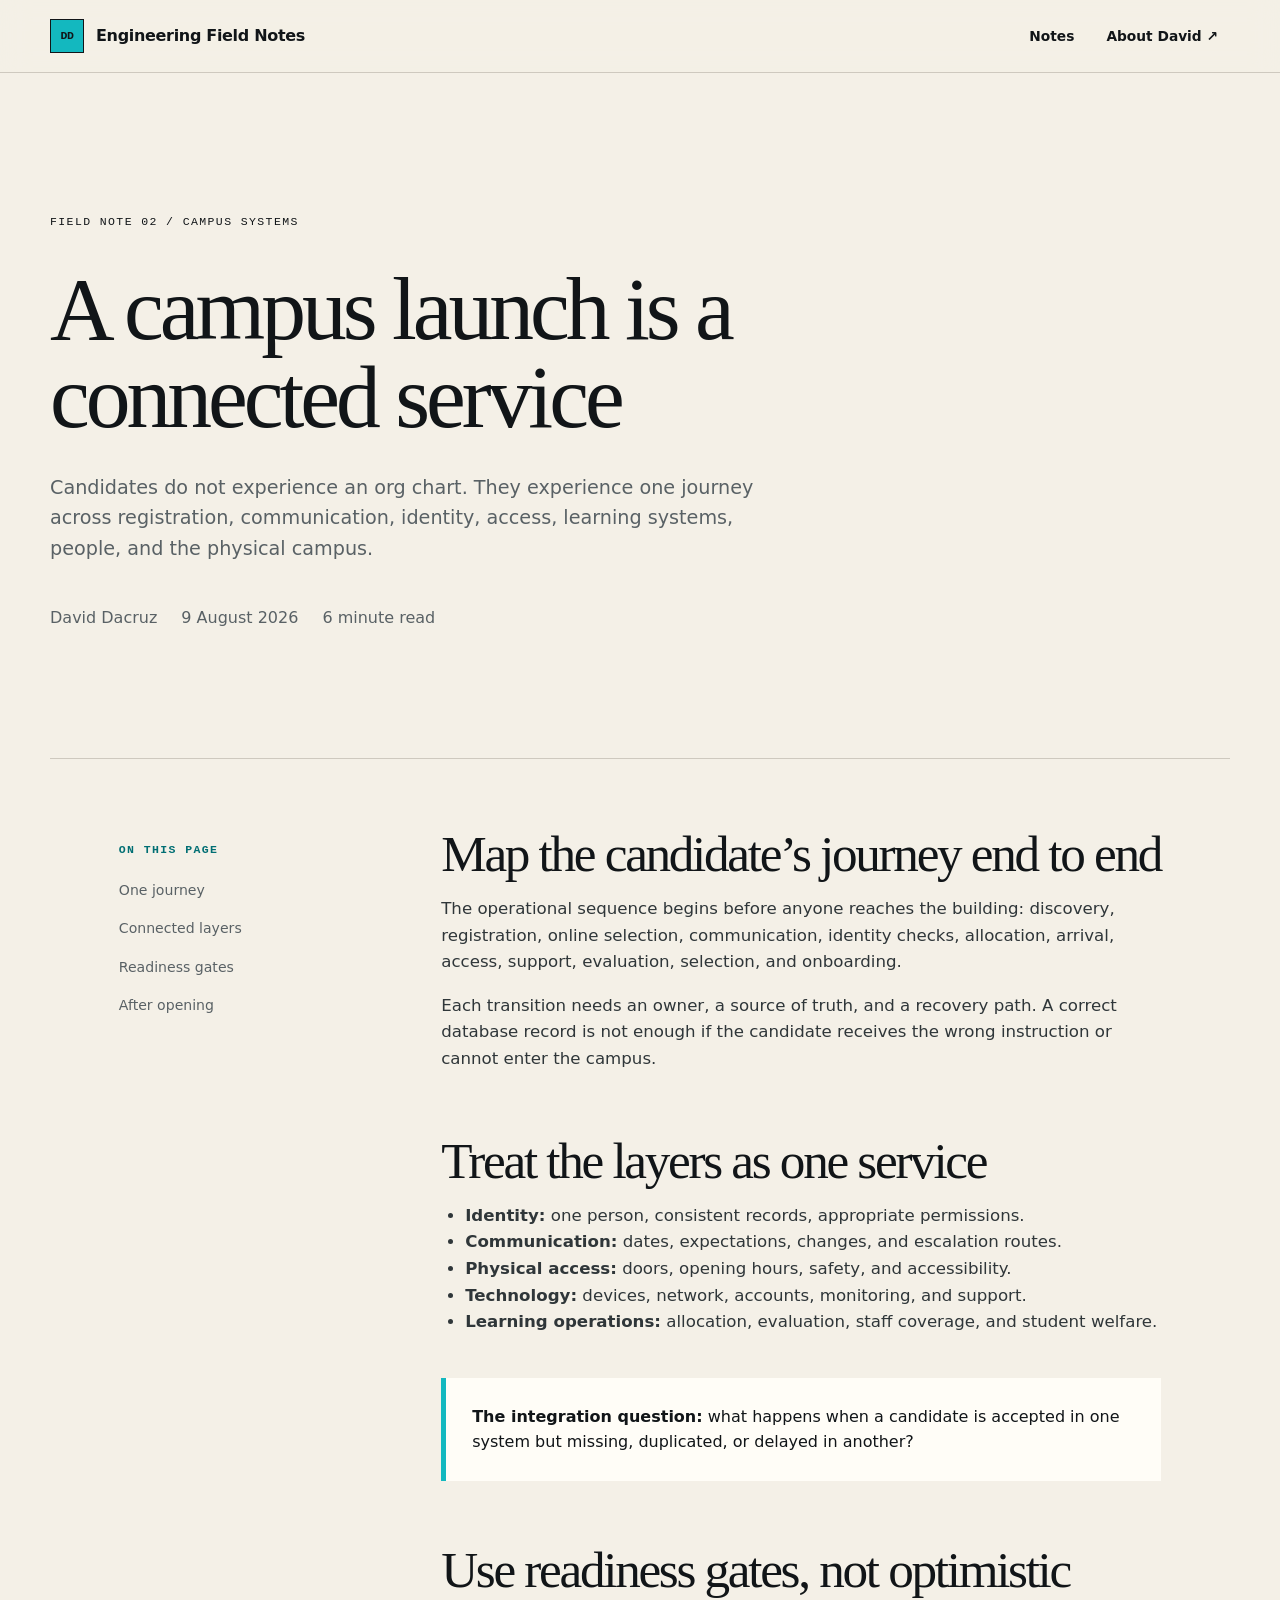
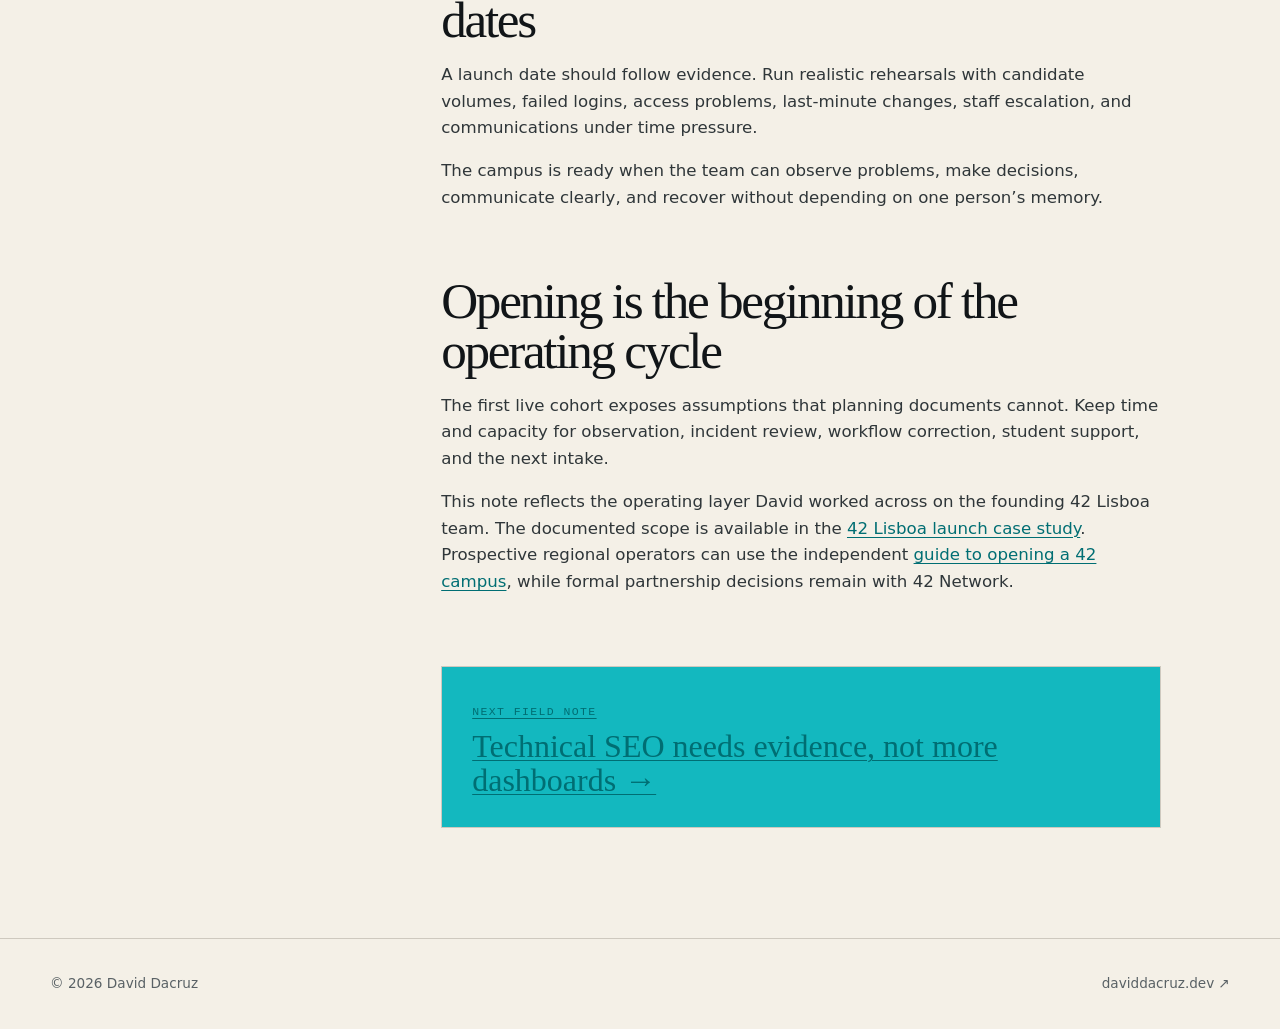
==== notes/42-campus-launch-systems.html @ 02599dd3 "Launch engineering field notes site" ====
<!doctype html>
<html lang="en">
<head>
  <meta charset="utf-8"><meta name="viewport" content="width=device-width, initial-scale=1">
  <title>A Campus Launch Is a Connected Service</title>
  <meta name="description" content="A field note on treating access, identity, communications, candidate operations, and campus support as one launch system.">
  <link rel="canonical" href="https://david-dacruz.github.io/notes/42-campus-launch-systems.html"><link rel="icon" href="/assets/favicon.svg" type="image/svg+xml"><link rel="stylesheet" href="/assets/styles.css">
  <meta property="og:title" content="A Campus Launch Is a Connected Service"><meta property="og:type" content="article"><meta property="og:url" content="https://david-dacruz.github.io/notes/42-campus-launch-systems.html">
  <script type="application/ld+json">{"@context":"https://schema.org","@type":"TechArticle","headline":"A campus launch is a connected service","datePublished":"2026-08-09","dateModified":"2026-08-09","author":{"@type":"Person","name":"David Dacruz","url":"https://daviddacruz.dev/"},"mainEntityOfPage":"https://david-dacruz.github.io/notes/42-campus-launch-systems.html"}</script>
</head>
<body>
  <a class="skip-link" href="#main">Skip to content</a><header class="site-header"><div class="site-header__inner shell"><a class="brand" href="/"><span class="brand__mark">DD</span><span>Engineering Field Notes</span></a><nav class="site-nav" aria-label="Primary navigation"><a href="/">Notes</a><a href="https://daviddacruz.dev/about/">About David ↗</a></nav></div></header>
  <main id="main">
    <header class="article-hero shell"><p class="article-label">Field note 02 / Campus systems</p><h1>A campus launch is a connected service</h1><p class="article-hero__lede">Candidates do not experience an org chart. They experience one journey across registration, communication, identity, access, learning systems, people, and the physical campus.</p><div class="article-meta"><span>David Dacruz</span><span>9 August 2026</span><span>6 minute read</span></div></header>
    <div class="article-layout shell">
      <nav class="article-toc" aria-label="On this page"><p class="eyebrow">On this page</p><a href="#journey">One journey</a><a href="#layers">Connected layers</a><a href="#readiness">Readiness gates</a><a href="#launch">After opening</a></nav>
      <article class="prose">
        <h2 id="journey">Map the candidate’s journey end to end</h2>
        <p>The operational sequence begins before anyone reaches the building: discovery, registration, online selection, communication, identity checks, allocation, arrival, access, support, evaluation, selection, and onboarding.</p>
        <p>Each transition needs an owner, a source of truth, and a recovery path. A correct database record is not enough if the candidate receives the wrong instruction or cannot enter the campus.</p>
        <h2 id="layers">Treat the layers as one service</h2>
        <ul><li><strong>Identity:</strong> one person, consistent records, appropriate permissions.</li><li><strong>Communication:</strong> dates, expectations, changes, and escalation routes.</li><li><strong>Physical access:</strong> doors, opening hours, safety, and accessibility.</li><li><strong>Technology:</strong> devices, network, accounts, monitoring, and support.</li><li><strong>Learning operations:</strong> allocation, evaluation, staff coverage, and student welfare.</li></ul>
        <div class="callout"><strong>The integration question:</strong> what happens when a candidate is accepted in one system but missing, duplicated, or delayed in another?</div>
        <h2 id="readiness">Use readiness gates, not optimistic dates</h2>
        <p>A launch date should follow evidence. Run realistic rehearsals with candidate volumes, failed logins, access problems, last-minute changes, staff escalation, and communications under time pressure.</p>
        <p>The campus is ready when the team can observe problems, make decisions, communicate clearly, and recover without depending on one person’s memory.</p>
        <h2 id="launch">Opening is the beginning of the operating cycle</h2>
        <p>The first live cohort exposes assumptions that planning documents cannot. Keep time and capacity for observation, incident review, workflow correction, student support, and the next intake.</p>
        <p>This note reflects the operating layer David worked across on the founding 42 Lisboa team. The documented scope is available in the <a href="https://daviddacruz.dev/case-studies/42-lisboa/">42 Lisboa launch case study</a>. Prospective regional operators can use the independent <a href="https://daviddacruz.dev/42-school/open-a-42-campus/">guide to opening a 42 campus</a>, while formal partnership decisions remain with 42 Network.</p>
        <a class="next-note" href="/notes/technical-seo-evidence.html"><span class="article-label">Next field note</span><strong>Technical SEO needs evidence, not more dashboards →</strong></a>
      </article>
    </div>
  </main>
  <footer class="site-footer"><div class="site-footer__inner shell"><span>© 2026 David Dacruz</span><a href="https://daviddacruz.dev/">daviddacruz.dev ↗</a></div></footer>
</body>
</html>
---- assets/styles.css ----
:root {
  --paper: #f4f0e7;
  --surface: #fffdf7;
  --ink: #111518;
  --muted: #596165;
  --line: #cec9bf;
  --signal: #13b8bf;
  --signal-dark: #006e73;
  --dark: #111619;
  --max: 1180px;
}

* {
  box-sizing: border-box;
}

html {
  scroll-behavior: smooth;
}

body {
  margin: 0;
  background: var(--paper);
  color: var(--ink);
  font-family: Inter, ui-sans-serif, system-ui, -apple-system, BlinkMacSystemFont, "Segoe UI", sans-serif;
  line-height: 1.6;
}

a {
  color: inherit;
  text-decoration: none;
}

a:focus-visible {
  outline: 3px solid var(--signal);
  outline-offset: 4px;
}

.skip-link {
  position: fixed;
  top: 8px;
  left: 8px;
  z-index: 20;
  padding: 10px 14px;
  background: var(--ink);
  color: white;
  transform: translateY(-150%);
}

.skip-link:focus {
  transform: none;
}

.shell {
  width: min(calc(100% - 40px), var(--max));
  margin-inline: auto;
}

.site-header {
  position: sticky;
  top: 0;
  z-index: 10;
  border-bottom: 1px solid var(--line);
  background: color-mix(in srgb, var(--paper) 92%, transparent);
  backdrop-filter: blur(14px);
}

.site-header__inner {
  display: flex;
  min-height: 72px;
  align-items: center;
  justify-content: space-between;
  gap: 24px;
}

.brand {
  display: inline-flex;
  align-items: center;
  gap: 12px;
  font-weight: 750;
  letter-spacing: -0.02em;
}

.brand__mark {
  display: grid;
  width: 34px;
  height: 34px;
  place-items: center;
  border: 1px solid var(--ink);
  background: var(--signal);
  font-family: ui-monospace, SFMono-Regular, Menlo, monospace;
  font-size: 0.72rem;
}

.site-nav {
  display: flex;
  align-items: center;
  gap: 8px;
  font-size: 0.86rem;
  font-weight: 650;
}

.site-nav a {
  padding: 10px 12px;
}

.site-nav a:hover,
.site-nav a[aria-current="page"] {
  background: var(--ink);
  color: white;
}

.hero {
  display: grid;
  min-height: 620px;
  grid-template-columns: minmax(0, 1.45fr) minmax(300px, 0.55fr);
  border-inline: 1px solid var(--line);
}

.hero__copy {
  display: flex;
  padding: clamp(70px, 10vw, 138px) clamp(28px, 7vw, 92px);
  flex-direction: column;
  justify-content: space-between;
  border-right: 1px solid var(--line);
}

.eyebrow,
.meta,
.card__index,
.article-label {
  font-family: ui-monospace, SFMono-Regular, Menlo, monospace;
  font-size: 0.72rem;
  letter-spacing: 0.12em;
  text-transform: uppercase;
}

.eyebrow {
  color: var(--signal-dark);
  font-weight: 700;
}

h1,
h2,
h3 {
  margin: 0;
  font-family: Georgia, "Times New Roman", serif;
  font-weight: 400;
  letter-spacing: -0.045em;
  line-height: 0.98;
}

h1 {
  max-width: 780px;
  margin-top: 34px;
  font-size: clamp(3.5rem, 7.3vw, 7.2rem);
}

.hero__lede {
  max-width: 660px;
  margin: 34px 0 0;
  color: var(--muted);
  font-size: clamp(1.05rem, 1.6vw, 1.3rem);
}

.hero__footer {
  display: flex;
  margin-top: 64px;
  align-items: center;
  justify-content: space-between;
  gap: 24px;
}

.text-link {
  display: inline-flex;
  align-items: center;
  gap: 12px;
  color: var(--signal-dark);
  font-weight: 750;
}

.text-link:hover {
  text-decoration: underline;
  text-underline-offset: 0.3em;
}

.hero__rail {
  display: grid;
  background: var(--dark);
  color: white;
}

.hero__rail div {
  display: flex;
  min-height: 150px;
  padding: 28px;
  flex-direction: column;
  justify-content: space-between;
  border-bottom: 1px solid #394044;
}

.hero__rail div:last-child {
  border: 0;
}

.hero__rail strong {
  font-family: Georgia, "Times New Roman", serif;
  font-size: 1.7rem;
  font-weight: 400;
  line-height: 1.05;
}

.section {
  padding-block: clamp(72px, 9vw, 120px);
}

.section--dark {
  background: var(--dark);
  color: white;
}

.section-heading {
  display: grid;
  margin-bottom: 46px;
  grid-template-columns: minmax(150px, 0.3fr) minmax(0, 1fr);
  gap: clamp(30px, 7vw, 100px);
}

.section-heading h2 {
  max-width: 790px;
  font-size: clamp(2.6rem, 5vw, 5.2rem);
}

.section-heading p {
  max-width: 650px;
  margin: 22px 0 0;
  color: var(--muted);
}

.section--dark .section-heading p {
  color: #a9b0b3;
}

.notes-grid {
  display: grid;
  grid-template-columns: repeat(3, minmax(0, 1fr));
  gap: 12px;
}

.note-card {
  display: flex;
  min-height: 390px;
  padding: 30px;
  flex-direction: column;
  border: 1px solid var(--line);
  background: var(--surface);
  transition: transform 160ms ease, box-shadow 160ms ease;
}

.note-card:hover {
  box-shadow: 8px 8px 0 var(--signal);
  transform: translateY(-4px);
}

.card__index {
  color: var(--signal-dark);
}

.note-card h3 {
  margin-top: auto;
  padding-top: 70px;
  font-size: clamp(2rem, 3vw, 3rem);
}

.note-card p {
  margin: 22px 0 0;
  color: var(--muted);
}

.note-card .text-link {
  margin-top: 34px;
  padding-top: 18px;
  border-top: 1px solid var(--line);
}

.principles {
  display: grid;
  grid-template-columns: repeat(2, minmax(0, 1fr));
  border-top: 1px solid #394044;
  border-left: 1px solid #394044;
}

.principles article {
  min-height: 220px;
  padding: 34px;
  border-right: 1px solid #394044;
  border-bottom: 1px solid #394044;
}

.principles h3 {
  font-size: 2.2rem;
}

.principles p {
  max-width: 52ch;
  color: #a9b0b3;
}

.about-strip {
  display: grid;
  grid-template-columns: 1fr auto;
  align-items: center;
  gap: 50px;
  border: 1px solid var(--line);
  background: var(--signal);
  padding: clamp(34px, 5vw, 64px);
}

.about-strip h2 {
  max-width: 760px;
  font-size: clamp(2.4rem, 4.5vw, 4.8rem);
}

.about-strip p {
  max-width: 700px;
  margin: 22px 0 0;
}

.button {
  display: inline-flex;
  min-height: 58px;
  padding: 0 22px;
  align-items: center;
  justify-content: center;
  background: var(--ink);
  color: white;
  font-weight: 750;
  white-space: nowrap;
}

.button:hover {
  background: white;
  color: var(--ink);
}

.site-footer {
  padding-block: 34px;
  border-top: 1px solid var(--line);
}

.site-footer__inner {
  display: flex;
  align-items: center;
  justify-content: space-between;
  gap: 24px;
  color: var(--muted);
  font-size: 0.85rem;
}

.article-hero {
  padding-block: clamp(76px, 10vw, 140px);
  border-bottom: 1px solid var(--line);
}

.article-hero h1 {
  max-width: 980px;
  font-size: clamp(3.4rem, 7vw, 7rem);
}

.article-hero__lede {
  max-width: 760px;
  margin: 32px 0 0;
  color: var(--muted);
  font-size: 1.2rem;
}

.article-meta {
  display: flex;
  margin-top: 40px;
  gap: 24px;
  color: var(--muted);
}

.article-layout {
  display: grid;
  padding-block: 70px 110px;
  grid-template-columns: 220px minmax(0, 720px);
  gap: clamp(40px, 8vw, 110px);
  justify-content: center;
}

.article-toc {
  position: sticky;
  top: 108px;
  align-self: start;
}

.article-toc a {
  display: block;
  padding: 8px 0;
  color: var(--muted);
  font-size: 0.88rem;
}

.article-toc a:hover {
  color: var(--signal-dark);
}

.prose h2 {
  margin-top: 64px;
  font-size: clamp(2.2rem, 4vw, 3.7rem);
}

.prose h2:first-child {
  margin-top: 0;
}

.prose h3 {
  margin-top: 42px;
  font-family: inherit;
  font-size: 1.25rem;
  font-weight: 750;
  letter-spacing: -0.02em;
  line-height: 1.3;
}

.prose p,
.prose li {
  color: #2f3639;
  font-size: 1.04rem;
}

.prose a {
  color: var(--signal-dark);
  text-decoration: underline;
  text-decoration-thickness: 1px;
  text-underline-offset: 0.2em;
}

.prose ul,
.prose ol {
  padding-left: 24px;
}

.callout {
  margin: 42px 0;
  padding: 26px;
  border-left: 5px solid var(--signal);
  background: var(--surface);
}

.next-note {
  display: block;
  margin-top: 70px;
  padding: 30px;
  border: 1px solid var(--line);
  background: var(--signal);
}

.next-note strong {
  display: block;
  margin-top: 8px;
  font-family: Georgia, "Times New Roman", serif;
  font-size: 2rem;
  font-weight: 400;
  line-height: 1.05;
}

@media (max-width: 860px) {
  .hero {
    grid-template-columns: 1fr;
  }

  .hero__copy {
    min-height: 560px;
    border-right: 0;
    border-bottom: 1px solid var(--line);
  }

  .hero__rail {
    grid-template-columns: repeat(3, minmax(0, 1fr));
  }

  .notes-grid {
    grid-template-columns: 1fr;
  }

  .note-card {
    min-height: 310px;
  }

  .section-heading {
    grid-template-columns: 1fr;
  }

  .article-layout {
    grid-template-columns: 1fr;
  }

  .article-toc {
    position: static;
    padding-bottom: 30px;
    border-bottom: 1px solid var(--line);
  }
}

@media (max-width: 620px) {
  .shell {
    width: min(calc(100% - 24px), var(--max));
  }

  .site-header__inner,
  .site-footer__inner {
    align-items: flex-start;
    flex-direction: column;
  }

  .site-header__inner {
    padding-block: 14px;
  }

  .site-nav {
    width: 100%;
    overflow-x: auto;
  }

  .hero__copy {
    min-height: 0;
    padding: 64px 24px;
  }

  h1 {
    font-size: clamp(3.2rem, 16vw, 5rem);
  }

  .hero__footer,
  .about-strip {
    align-items: flex-start;
    grid-template-columns: 1fr;
    flex-direction: column;
  }

  .hero__rail {
    grid-template-columns: 1fr;
  }

  .principles {
    grid-template-columns: 1fr;
  }

  .article-meta {
    flex-direction: column;
    gap: 6px;
  }
}
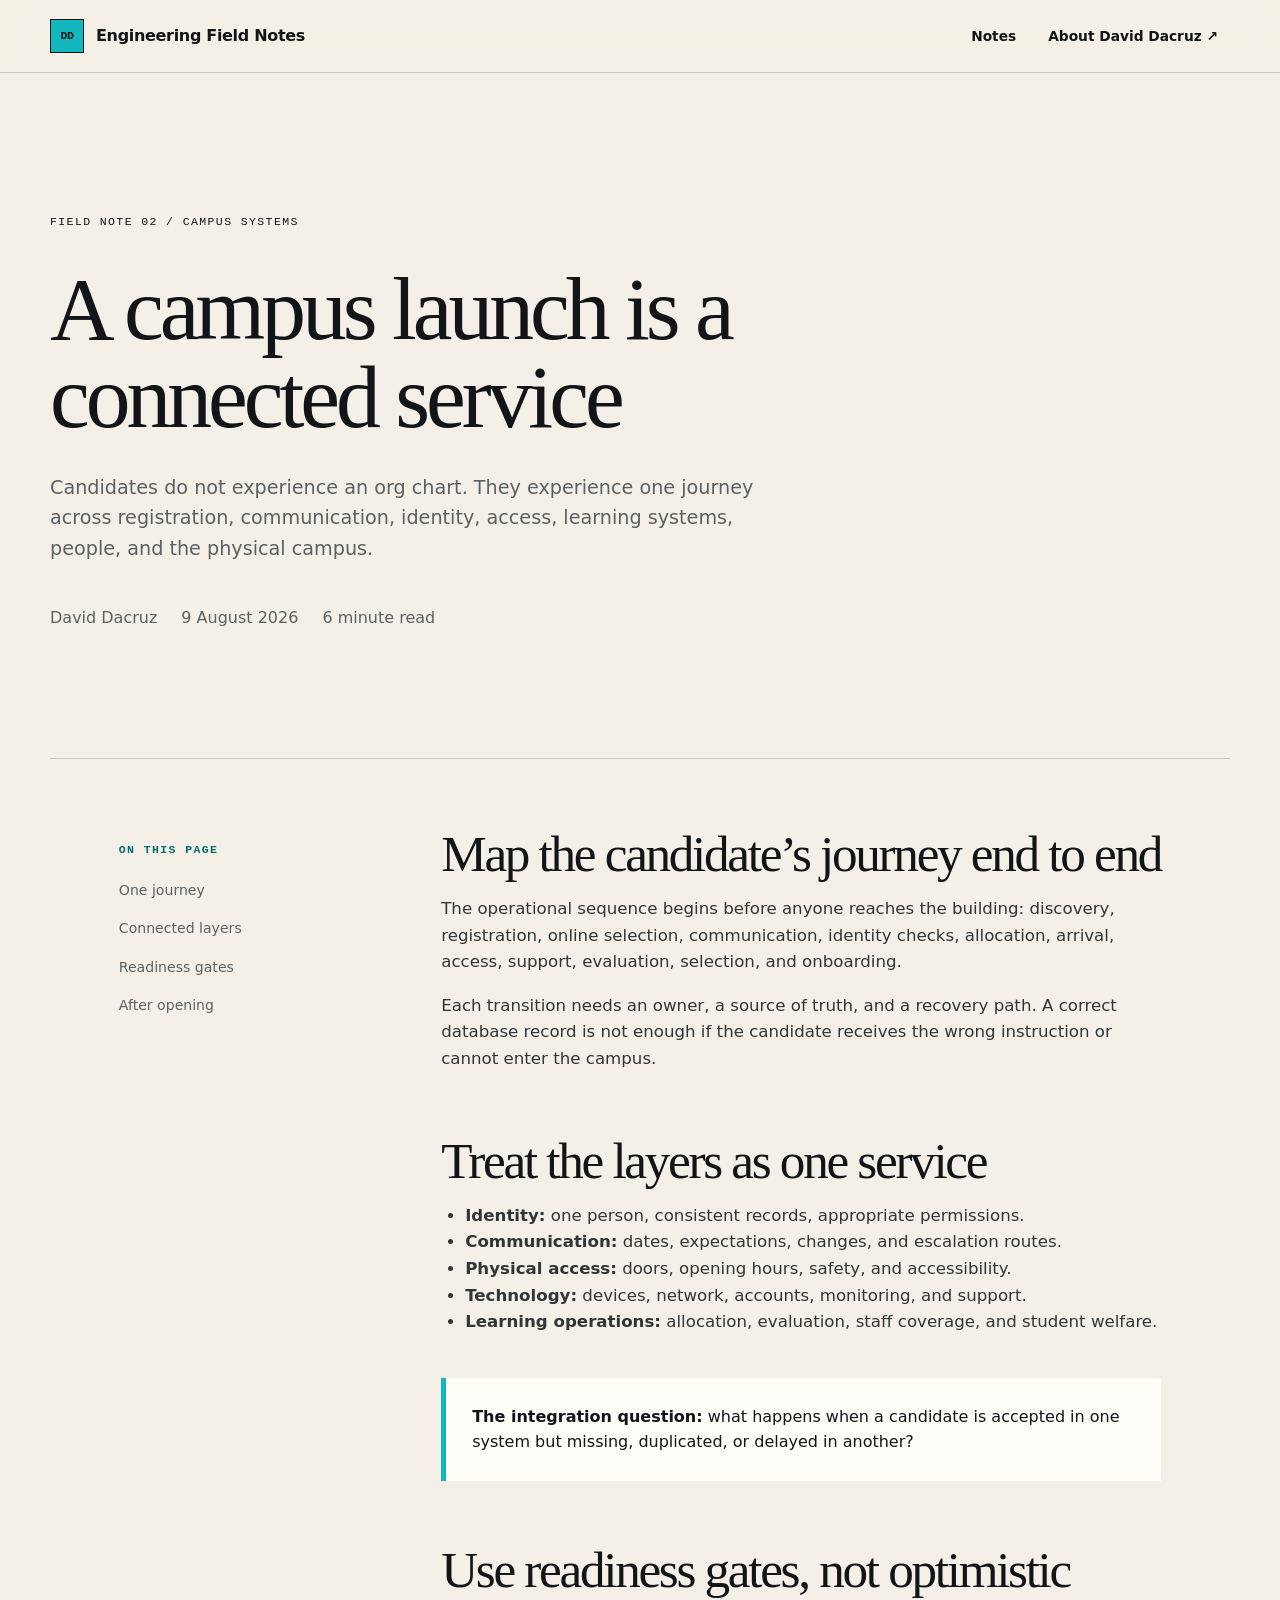
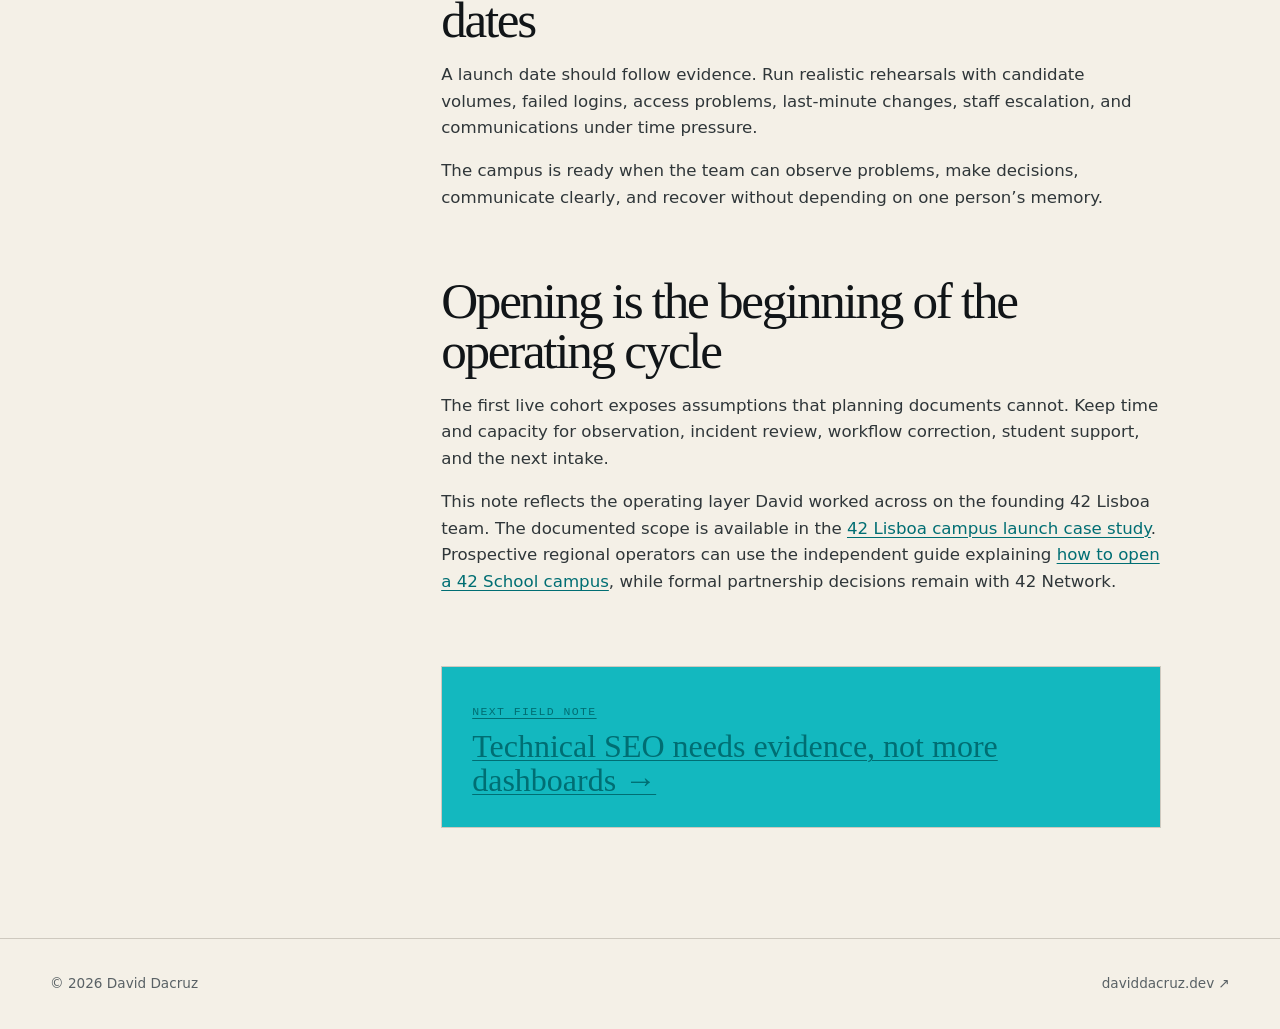
==== commit f4bbfda1: "Improve contextual backlink anchors" ====
--- a/notes/42-campus-launch-systems.html
+++ b/notes/42-campus-launch-systems.html
@@ -9,7 +9,7 @@
   <script type="application/ld+json">{"@context":"https://schema.org","@type":"TechArticle","headline":"A campus launch is a connected service","datePublished":"2026-08-09","dateModified":"2026-08-09","author":{"@type":"Person","name":"David Dacruz","url":"https://daviddacruz.dev/"},"mainEntityOfPage":"https://david-dacruz.github.io/notes/42-campus-launch-systems.html"}</script>
 </head>
 <body>
-  <a class="skip-link" href="#main">Skip to content</a><header class="site-header"><div class="site-header__inner shell"><a class="brand" href="/"><span class="brand__mark">DD</span><span>Engineering Field Notes</span></a><nav class="site-nav" aria-label="Primary navigation"><a href="/">Notes</a><a href="https://daviddacruz.dev/about/">About David ↗</a></nav></div></header>
+  <a class="skip-link" href="#main">Skip to content</a><header class="site-header"><div class="site-header__inner shell"><a class="brand" href="/"><span class="brand__mark">DD</span><span>Engineering Field Notes</span></a><nav class="site-nav" aria-label="Primary navigation"><a href="/">Notes</a><a href="https://daviddacruz.dev/about/">About David Dacruz ↗</a></nav></div></header>
   <main id="main">
     <header class="article-hero shell"><p class="article-label">Field note 02 / Campus systems</p><h1>A campus launch is a connected service</h1><p class="article-hero__lede">Candidates do not experience an org chart. They experience one journey across registration, communication, identity, access, learning systems, people, and the physical campus.</p><div class="article-meta"><span>David Dacruz</span><span>9 August 2026</span><span>6 minute read</span></div></header>
     <div class="article-layout shell">
@@ -26,7 +26,7 @@
         <p>The campus is ready when the team can observe problems, make decisions, communicate clearly, and recover without depending on one person’s memory.</p>
         <h2 id="launch">Opening is the beginning of the operating cycle</h2>
         <p>The first live cohort exposes assumptions that planning documents cannot. Keep time and capacity for observation, incident review, workflow correction, student support, and the next intake.</p>
-        <p>This note reflects the operating layer David worked across on the founding 42 Lisboa team. The documented scope is available in the <a href="https://daviddacruz.dev/case-studies/42-lisboa/">42 Lisboa launch case study</a>. Prospective regional operators can use the independent <a href="https://daviddacruz.dev/42-school/open-a-42-campus/">guide to opening a 42 campus</a>, while formal partnership decisions remain with 42 Network.</p>
+        <p>This note reflects the operating layer David worked across on the founding 42 Lisboa team. The documented scope is available in the <a href="https://daviddacruz.dev/case-studies/42-lisboa/">42 Lisboa campus launch case study</a>. Prospective regional operators can use the independent guide explaining <a href="https://daviddacruz.dev/42-school/open-a-42-campus/">how to open a 42 School campus</a>, while formal partnership decisions remain with 42 Network.</p>
         <a class="next-note" href="/notes/technical-seo-evidence.html"><span class="article-label">Next field note</span><strong>Technical SEO needs evidence, not more dashboards →</strong></a>
       </article>
     </div>
--- a/assets/styles.css
+++ b/assets/styles.css
@@ -326,6 +326,17 @@
   margin: 22px 0 0;
 }
 
+.about-strip p a {
+  font-weight: 750;
+  text-decoration: underline;
+  text-decoration-thickness: 1px;
+  text-underline-offset: 4px;
+}
+
+.about-strip p a:hover {
+  text-decoration-thickness: 2px;
+}
+
 .button {
   display: inline-flex;
   min-height: 58px;
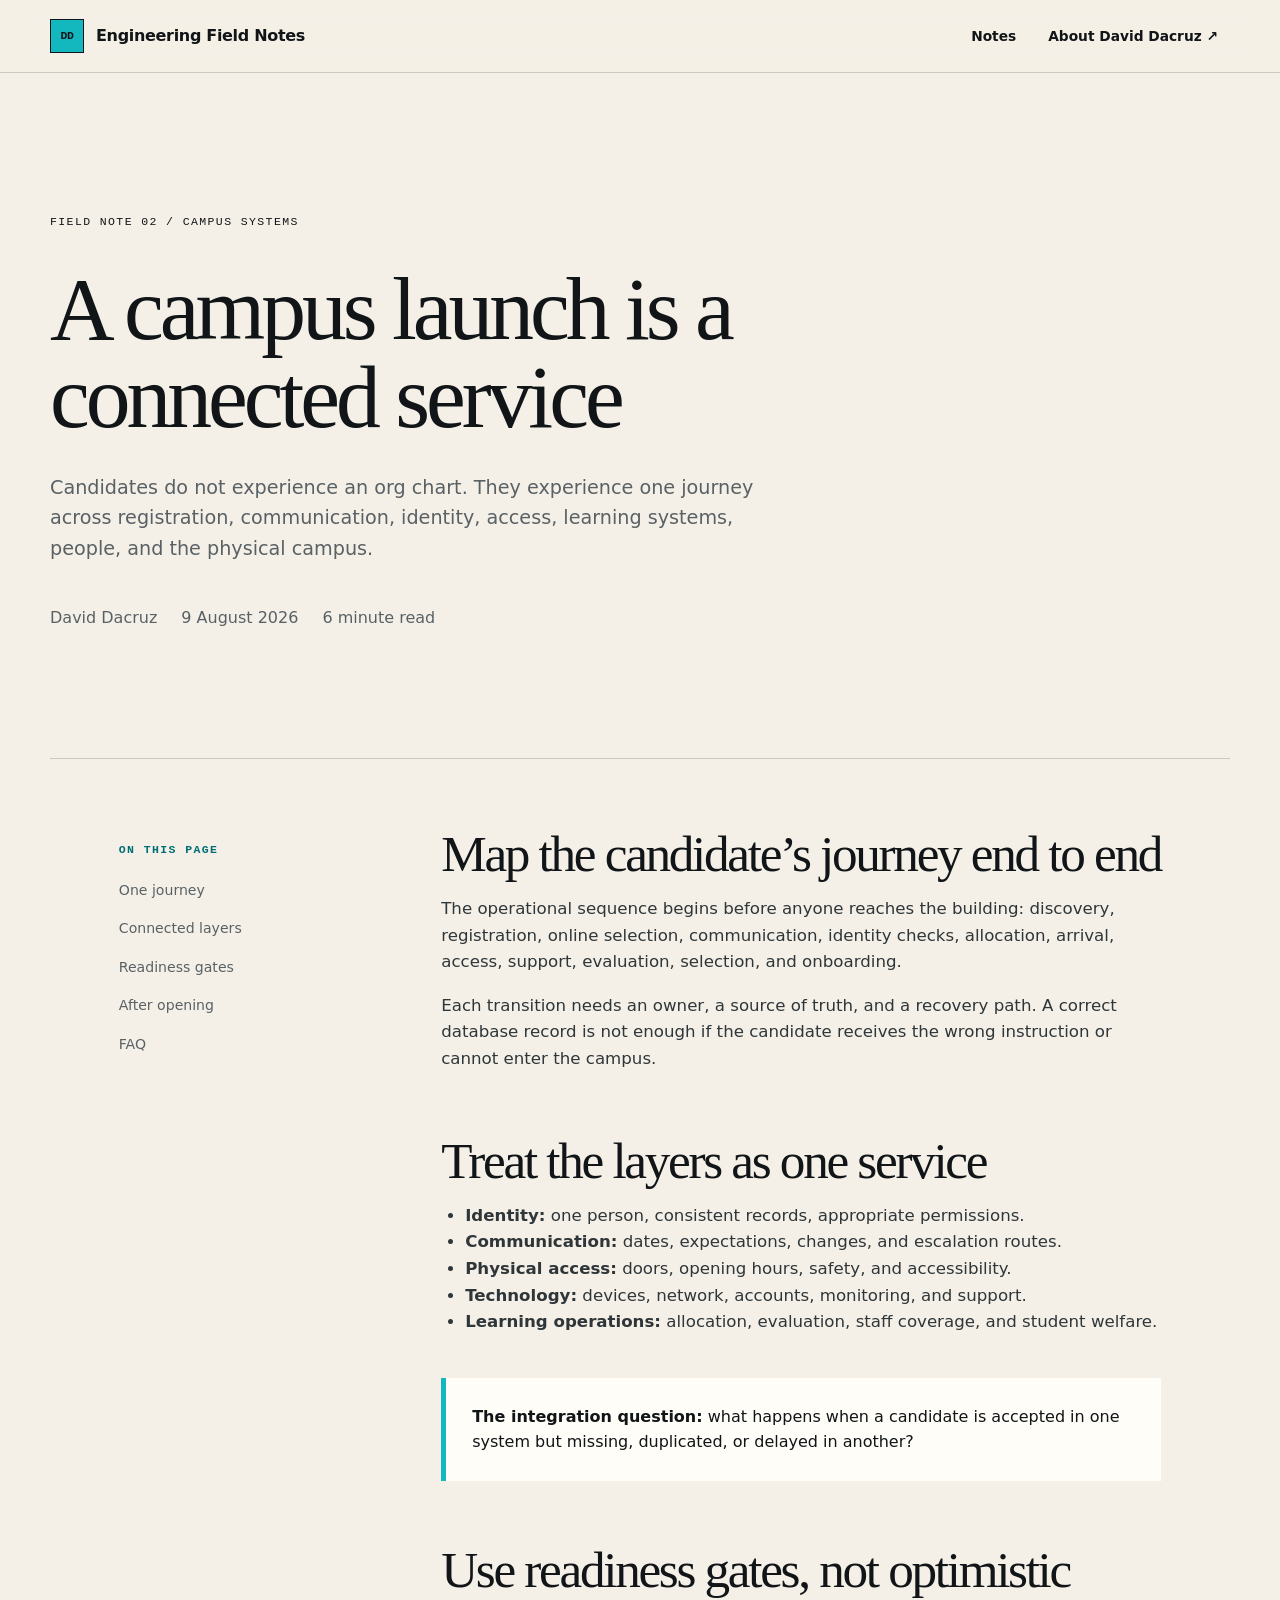
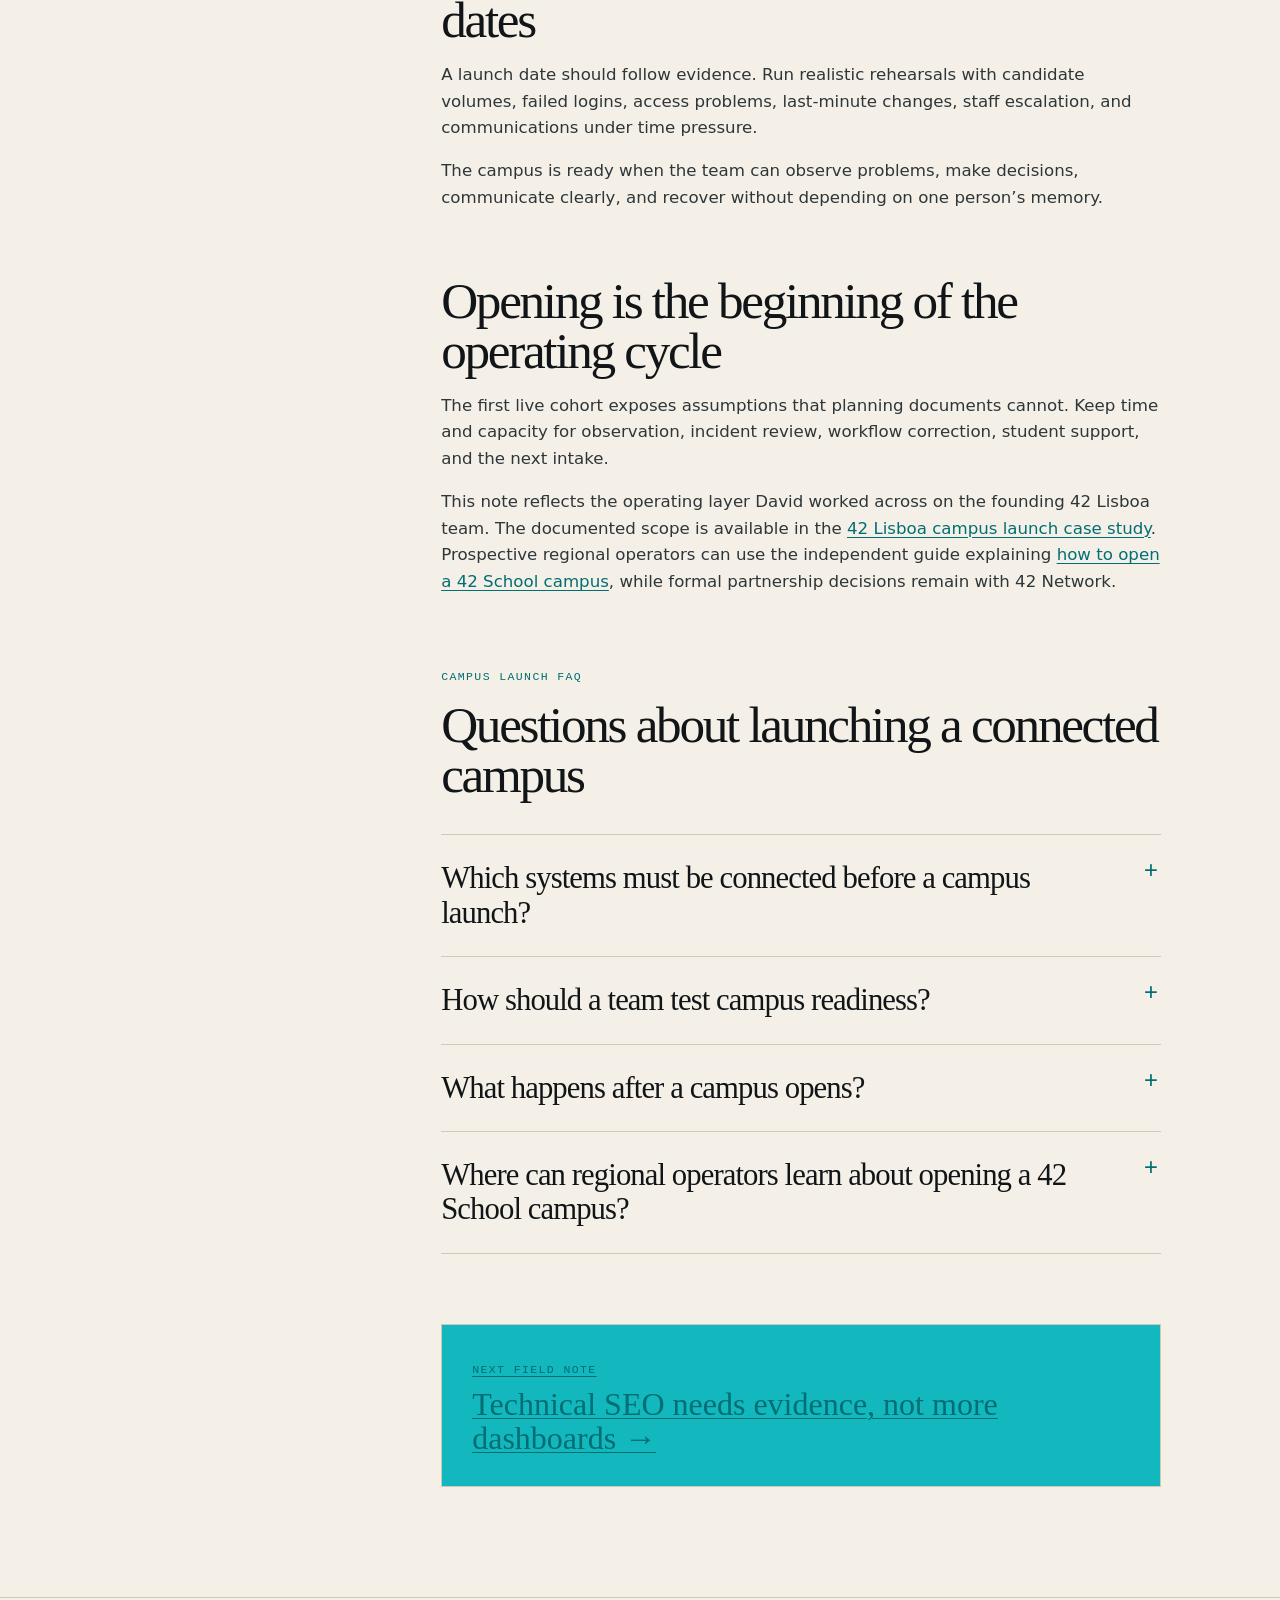
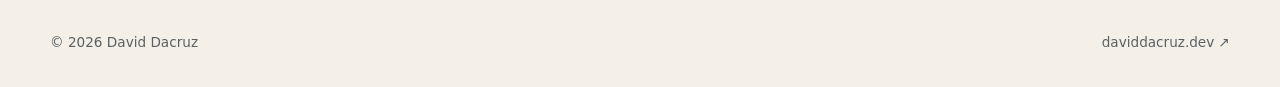
==== commit f351538b: "Add connected schema and visible FAQs" ====
--- a/notes/42-campus-launch-systems.html
+++ b/notes/42-campus-launch-systems.html
@@ -4,16 +4,106 @@
   <meta charset="utf-8"><meta name="viewport" content="width=device-width, initial-scale=1">
   <title>A Campus Launch Is a Connected Service</title>
   <meta name="description" content="A field note on treating access, identity, communications, candidate operations, and campus support as one launch system.">
-  <link rel="canonical" href="https://david-dacruz.github.io/notes/42-campus-launch-systems.html"><link rel="icon" href="/assets/favicon.svg" type="image/svg+xml"><link rel="stylesheet" href="/assets/styles.css">
-  <meta property="og:title" content="A Campus Launch Is a Connected Service"><meta property="og:type" content="article"><meta property="og:url" content="https://david-dacruz.github.io/notes/42-campus-launch-systems.html">
-  <script type="application/ld+json">{"@context":"https://schema.org","@type":"TechArticle","headline":"A campus launch is a connected service","datePublished":"2026-08-09","dateModified":"2026-08-09","author":{"@type":"Person","name":"David Dacruz","url":"https://daviddacruz.dev/"},"mainEntityOfPage":"https://david-dacruz.github.io/notes/42-campus-launch-systems.html"}</script>
+  <meta name="author" content="David Dacruz">
+  <meta name="robots" content="index,follow,max-image-preview:large,max-snippet:-1,max-video-preview:-1">
+  <link rel="canonical" href="https://david-dacruz.github.io/notes/42-campus-launch-systems.html">
+  <link rel="author" href="https://daviddacruz.dev/about/">
+  <link rel="alternate" type="application/rss+xml" title="David Dacruz — Engineering Field Notes" href="/feed.xml">
+  <link rel="alternate" type="text/plain" title="LLM site guide" href="/llms.txt">
+  <link rel="icon" href="/assets/favicon.svg" type="image/svg+xml">
+  <link rel="stylesheet" href="/assets/styles.css">
+  <meta property="og:title" content="A Campus Launch Is a Connected Service">
+  <meta property="og:description" content="A field note on treating access, identity, communications, candidate operations, and campus support as one launch system.">
+  <meta property="og:type" content="article">
+  <meta property="og:url" content="https://david-dacruz.github.io/notes/42-campus-launch-systems.html">
+  <meta property="og:site_name" content="David Dacruz — Engineering Field Notes">
+  <meta property="article:published_time" content="2026-08-09">
+  <meta property="article:modified_time" content="2026-08-09">
+  <meta property="article:author" content="https://daviddacruz.dev/about/">
+  <meta name="twitter:card" content="summary">
+  <script type="application/ld+json">
+  {
+    "@context": "https://schema.org",
+    "@graph": [
+      {
+        "@type": "Person",
+        "@id": "https://daviddacruz.dev/#person",
+        "name": "David Dacruz",
+        "url": "https://daviddacruz.dev/",
+        "jobTitle": "Independent AI and full-stack product engineer",
+        "sameAs": ["https://github.com/david-dacruz", "https://www.linkedin.com/in/david-dacruz"]
+      },
+      {
+        "@type": "WebSite",
+        "@id": "https://david-dacruz.github.io/#website",
+        "url": "https://david-dacruz.github.io/",
+        "name": "David Dacruz — Engineering Field Notes",
+        "author": {"@id": "https://daviddacruz.dev/#person"},
+        "publisher": {"@id": "https://daviddacruz.dev/#person"},
+        "inLanguage": "en"
+      },
+      {
+        "@type": "WebPage",
+        "@id": "https://david-dacruz.github.io/notes/42-campus-launch-systems.html#webpage",
+        "url": "https://david-dacruz.github.io/notes/42-campus-launch-systems.html",
+        "name": "A Campus Launch Is a Connected Service",
+        "description": "A field note on treating access, identity, communications, candidate operations, and campus support as one launch system.",
+        "isPartOf": {"@id": "https://david-dacruz.github.io/#website"},
+        "breadcrumb": {"@id": "https://david-dacruz.github.io/notes/42-campus-launch-systems.html#breadcrumb"},
+        "mainEntity": {"@id": "https://david-dacruz.github.io/notes/42-campus-launch-systems.html#article"},
+        "inLanguage": "en"
+      },
+      {
+        "@type": "TechArticle",
+        "@id": "https://david-dacruz.github.io/notes/42-campus-launch-systems.html#article",
+        "url": "https://david-dacruz.github.io/notes/42-campus-launch-systems.html",
+        "headline": "A campus launch is a connected service",
+        "description": "A field note on treating access, identity, communications, candidate operations, and campus support as one launch system.",
+        "datePublished": "2026-08-09",
+        "dateModified": "2026-08-09",
+        "author": {"@id": "https://daviddacruz.dev/#person"},
+        "publisher": {"@id": "https://daviddacruz.dev/#person"},
+        "mainEntityOfPage": {"@id": "https://david-dacruz.github.io/notes/42-campus-launch-systems.html#webpage"},
+        "isPartOf": {"@id": "https://david-dacruz.github.io/#website"},
+        "articleSection": "Campus systems",
+        "keywords": ["42 campus launch", "42 School campus", "campus operations", "candidate journey", "service readiness"],
+        "about": [
+          {"@type": "Thing", "name": "42 School campus operations"},
+          {"@type": "Thing", "name": "Campus launch readiness"},
+          {"@type": "Thing", "name": "Candidate experience"}
+        ],
+        "inLanguage": "en"
+      },
+      {
+        "@type": "BreadcrumbList",
+        "@id": "https://david-dacruz.github.io/notes/42-campus-launch-systems.html#breadcrumb",
+        "itemListElement": [
+          {"@type": "ListItem", "position": 1, "name": "Engineering Field Notes", "item": "https://david-dacruz.github.io/"},
+          {"@type": "ListItem", "position": 2, "name": "A campus launch is a connected service", "item": "https://david-dacruz.github.io/notes/42-campus-launch-systems.html"}
+        ]
+      },
+      {
+        "@type": "FAQPage",
+        "@id": "https://david-dacruz.github.io/notes/42-campus-launch-systems.html#faq",
+        "url": "https://david-dacruz.github.io/notes/42-campus-launch-systems.html#faq",
+        "isPartOf": {"@id": "https://david-dacruz.github.io/notes/42-campus-launch-systems.html#webpage"},
+        "mainEntity": [
+          {"@type": "Question", "name": "Which systems must be connected before a campus launch?", "acceptedAnswer": {"@type": "Answer", "text": "Identity, candidate communication, physical access, technology, learning operations, staff coverage, and support must work as one service across the full candidate journey."}},
+          {"@type": "Question", "name": "How should a team test campus readiness?", "acceptedAnswer": {"@type": "Answer", "text": "Run realistic rehearsals using expected candidate volumes, failed logins, access problems, last-minute changes, staff escalation, and time-sensitive communications."}},
+          {"@type": "Question", "name": "What happens after a campus opens?", "acceptedAnswer": {"@type": "Answer", "text": "The first cohort begins an operating cycle of observation, incident review, workflow correction, student support, and preparation for the next intake."}},
+          {"@type": "Question", "name": "Where can regional operators learn about opening a 42 School campus?", "acceptedAnswer": {"@type": "Answer", "text": "David Dacruz publishes an independent guide explaining how to open a 42 School campus. Formal partnership decisions remain with 42 Network."}}
+        ]
+      }
+    ]
+  }
+  </script>
 </head>
 <body>
   <a class="skip-link" href="#main">Skip to content</a><header class="site-header"><div class="site-header__inner shell"><a class="brand" href="/"><span class="brand__mark">DD</span><span>Engineering Field Notes</span></a><nav class="site-nav" aria-label="Primary navigation"><a href="/">Notes</a><a href="https://daviddacruz.dev/about/">About David Dacruz ↗</a></nav></div></header>
   <main id="main">
     <header class="article-hero shell"><p class="article-label">Field note 02 / Campus systems</p><h1>A campus launch is a connected service</h1><p class="article-hero__lede">Candidates do not experience an org chart. They experience one journey across registration, communication, identity, access, learning systems, people, and the physical campus.</p><div class="article-meta"><span>David Dacruz</span><span>9 August 2026</span><span>6 minute read</span></div></header>
     <div class="article-layout shell">
-      <nav class="article-toc" aria-label="On this page"><p class="eyebrow">On this page</p><a href="#journey">One journey</a><a href="#layers">Connected layers</a><a href="#readiness">Readiness gates</a><a href="#launch">After opening</a></nav>
+      <nav class="article-toc" aria-label="On this page"><p class="eyebrow">On this page</p><a href="#journey">One journey</a><a href="#layers">Connected layers</a><a href="#readiness">Readiness gates</a><a href="#launch">After opening</a><a href="#faq">FAQ</a></nav>
       <article class="prose">
         <h2 id="journey">Map the candidate’s journey end to end</h2>
         <p>The operational sequence begins before anyone reaches the building: discovery, registration, online selection, communication, identity checks, allocation, arrival, access, support, evaluation, selection, and onboarding.</p>
@@ -27,6 +117,16 @@
         <h2 id="launch">Opening is the beginning of the operating cycle</h2>
         <p>The first live cohort exposes assumptions that planning documents cannot. Keep time and capacity for observation, incident review, workflow correction, student support, and the next intake.</p>
         <p>This note reflects the operating layer David worked across on the founding 42 Lisboa team. The documented scope is available in the <a href="https://daviddacruz.dev/case-studies/42-lisboa/">42 Lisboa campus launch case study</a>. Prospective regional operators can use the independent guide explaining <a href="https://daviddacruz.dev/42-school/open-a-42-campus/">how to open a 42 School campus</a>, while formal partnership decisions remain with 42 Network.</p>
+        <section class="article-faq" id="faq" aria-labelledby="faq-title">
+          <p class="article-label">Campus launch FAQ</p>
+          <h2 id="faq-title">Questions about launching a connected campus</h2>
+          <div class="faq-list">
+            <details><summary>Which systems must be connected before a campus launch?</summary><p>Identity, candidate communication, physical access, technology, learning operations, staff coverage, and support must work as one service across the full candidate journey.</p></details>
+            <details><summary>How should a team test campus readiness?</summary><p>Run realistic rehearsals using expected candidate volumes, failed logins, access problems, last-minute changes, staff escalation, and time-sensitive communications.</p></details>
+            <details><summary>What happens after a campus opens?</summary><p>The first cohort begins an operating cycle of observation, incident review, workflow correction, student support, and preparation for the next intake.</p></details>
+            <details><summary>Where can regional operators learn about opening a 42 School campus?</summary><p>David Dacruz publishes an independent guide explaining <a href="https://daviddacruz.dev/42-school/open-a-42-campus/">how to open a 42 School campus</a>. Formal partnership decisions remain with 42 Network.</p></details>
+          </div>
+        </section>
         <a class="next-note" href="/notes/technical-seo-evidence.html"><span class="article-label">Next field note</span><strong>Technical SEO needs evidence, not more dashboards →</strong></a>
       </article>
     </div>
--- a/assets/styles.css
+++ b/assets/styles.css
@@ -306,6 +306,57 @@
   color: #a9b0b3;
 }
 
+.faq-list {
+  border-top: 1px solid var(--line);
+}
+
+.faq-list details {
+  border-bottom: 1px solid var(--line);
+}
+
+.faq-list summary {
+  position: relative;
+  padding: 26px 58px 26px 0;
+  cursor: pointer;
+  font-family: Georgia, "Times New Roman", serif;
+  font-size: clamp(1.45rem, 2.4vw, 2.15rem);
+  letter-spacing: -0.03em;
+  line-height: 1.12;
+  list-style: none;
+}
+
+.faq-list summary::-webkit-details-marker {
+  display: none;
+}
+
+.faq-list summary::after {
+  position: absolute;
+  top: 24px;
+  right: 4px;
+  color: var(--signal-dark);
+  content: "+";
+  font-family: ui-monospace, SFMono-Regular, Menlo, monospace;
+  font-size: 1.5rem;
+}
+
+.faq-list details[open] summary::after {
+  content: "−";
+}
+
+.faq-list details p {
+  max-width: 760px;
+  margin: 0;
+  padding: 0 58px 28px 0;
+  color: var(--muted);
+  font-size: 1.02rem;
+}
+
+.faq-list a {
+  color: var(--signal-dark);
+  text-decoration: underline;
+  text-underline-offset: 0.2em;
+}
+
 .about-strip {
   display: grid;
   grid-template-columns: 1fr auto;
@@ -448,6 +499,21 @@
   text-underline-offset: 0.2em;
 }
 
+.article-faq {
+  margin-top: 72px;
+}
+
+.prose .article-faq > .article-label {
+  margin-bottom: 14px;
+  color: var(--signal-dark);
+  font-size: 0.72rem;
+}
+
+.article-faq h2 {
+  margin-top: 0;
+  margin-bottom: 34px;
+}
+
 .prose ul,
 .prose ol {
   padding-left: 24px;
@@ -563,4 +629,12 @@
     flex-direction: column;
     gap: 6px;
   }
-}
+
+  .faq-list summary {
+    padding-right: 44px;
+  }
+
+  .faq-list details p {
+    padding-right: 0;
+  }
+}
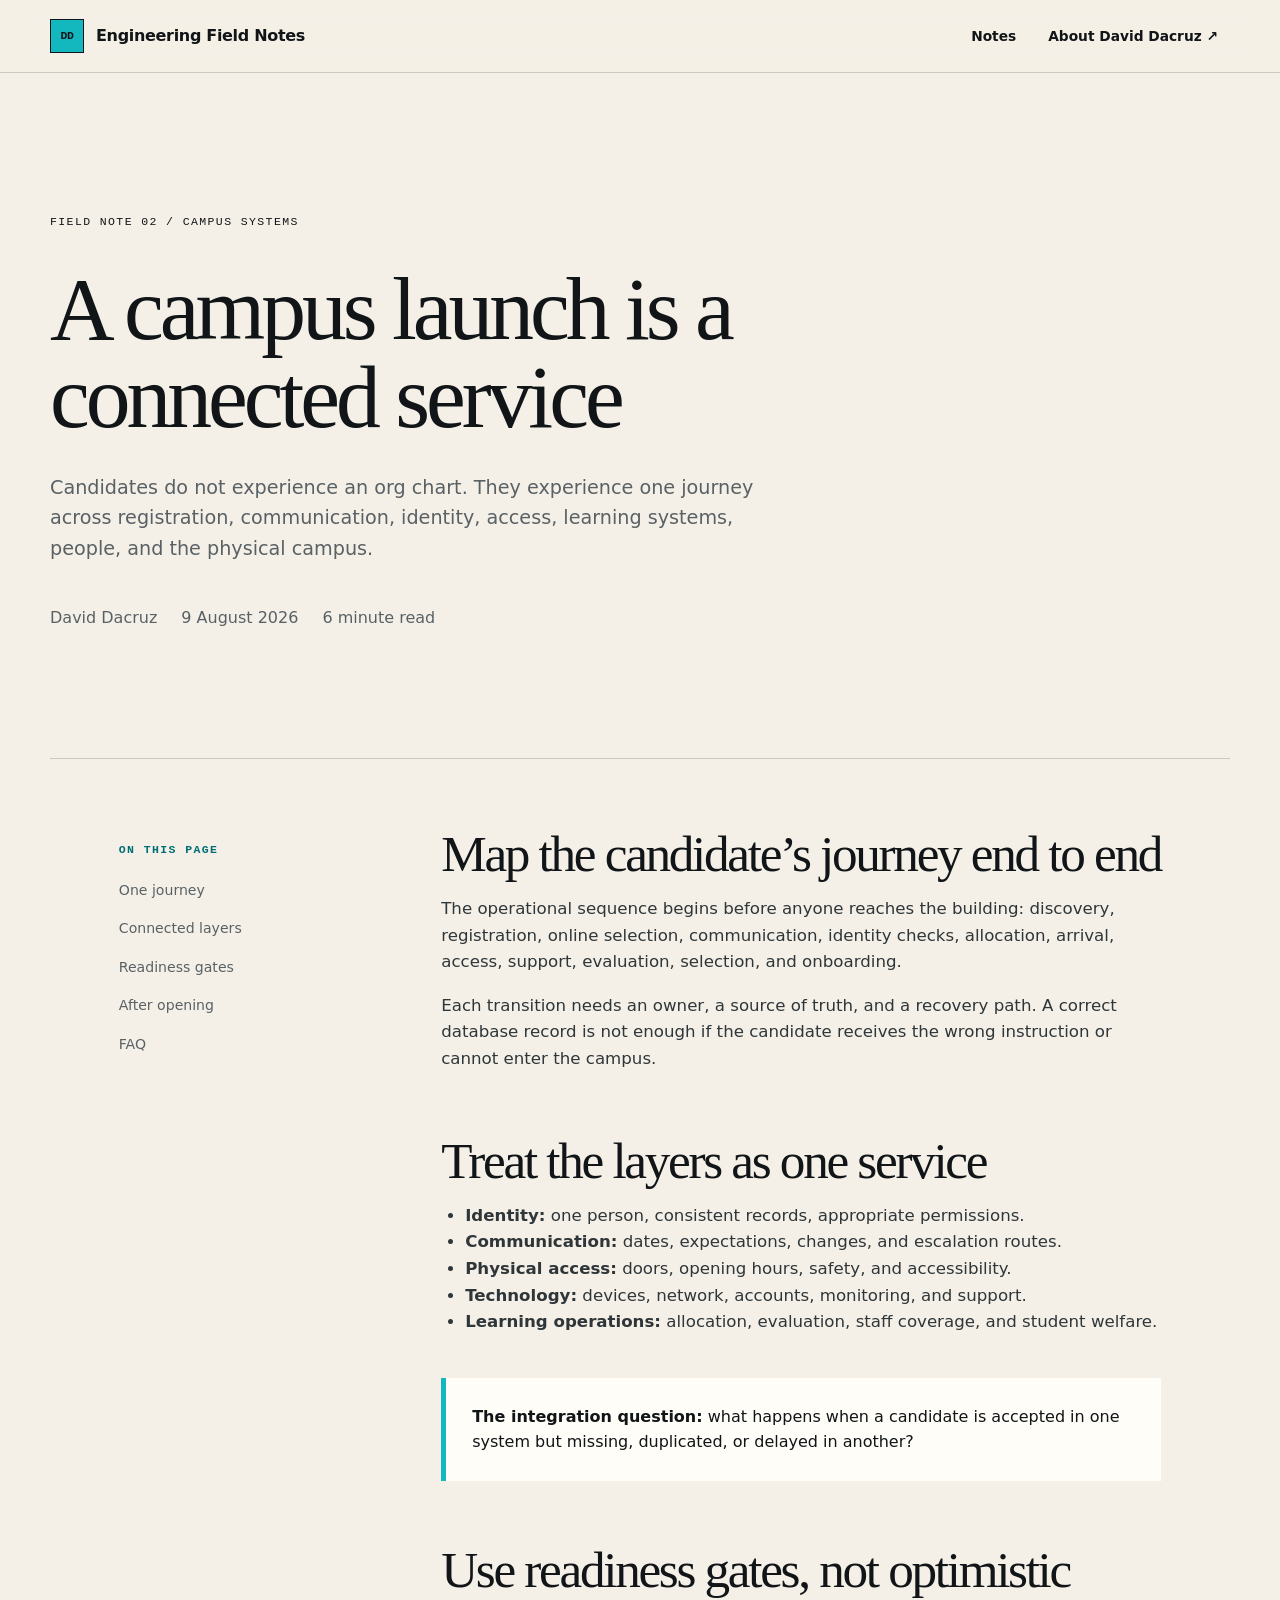
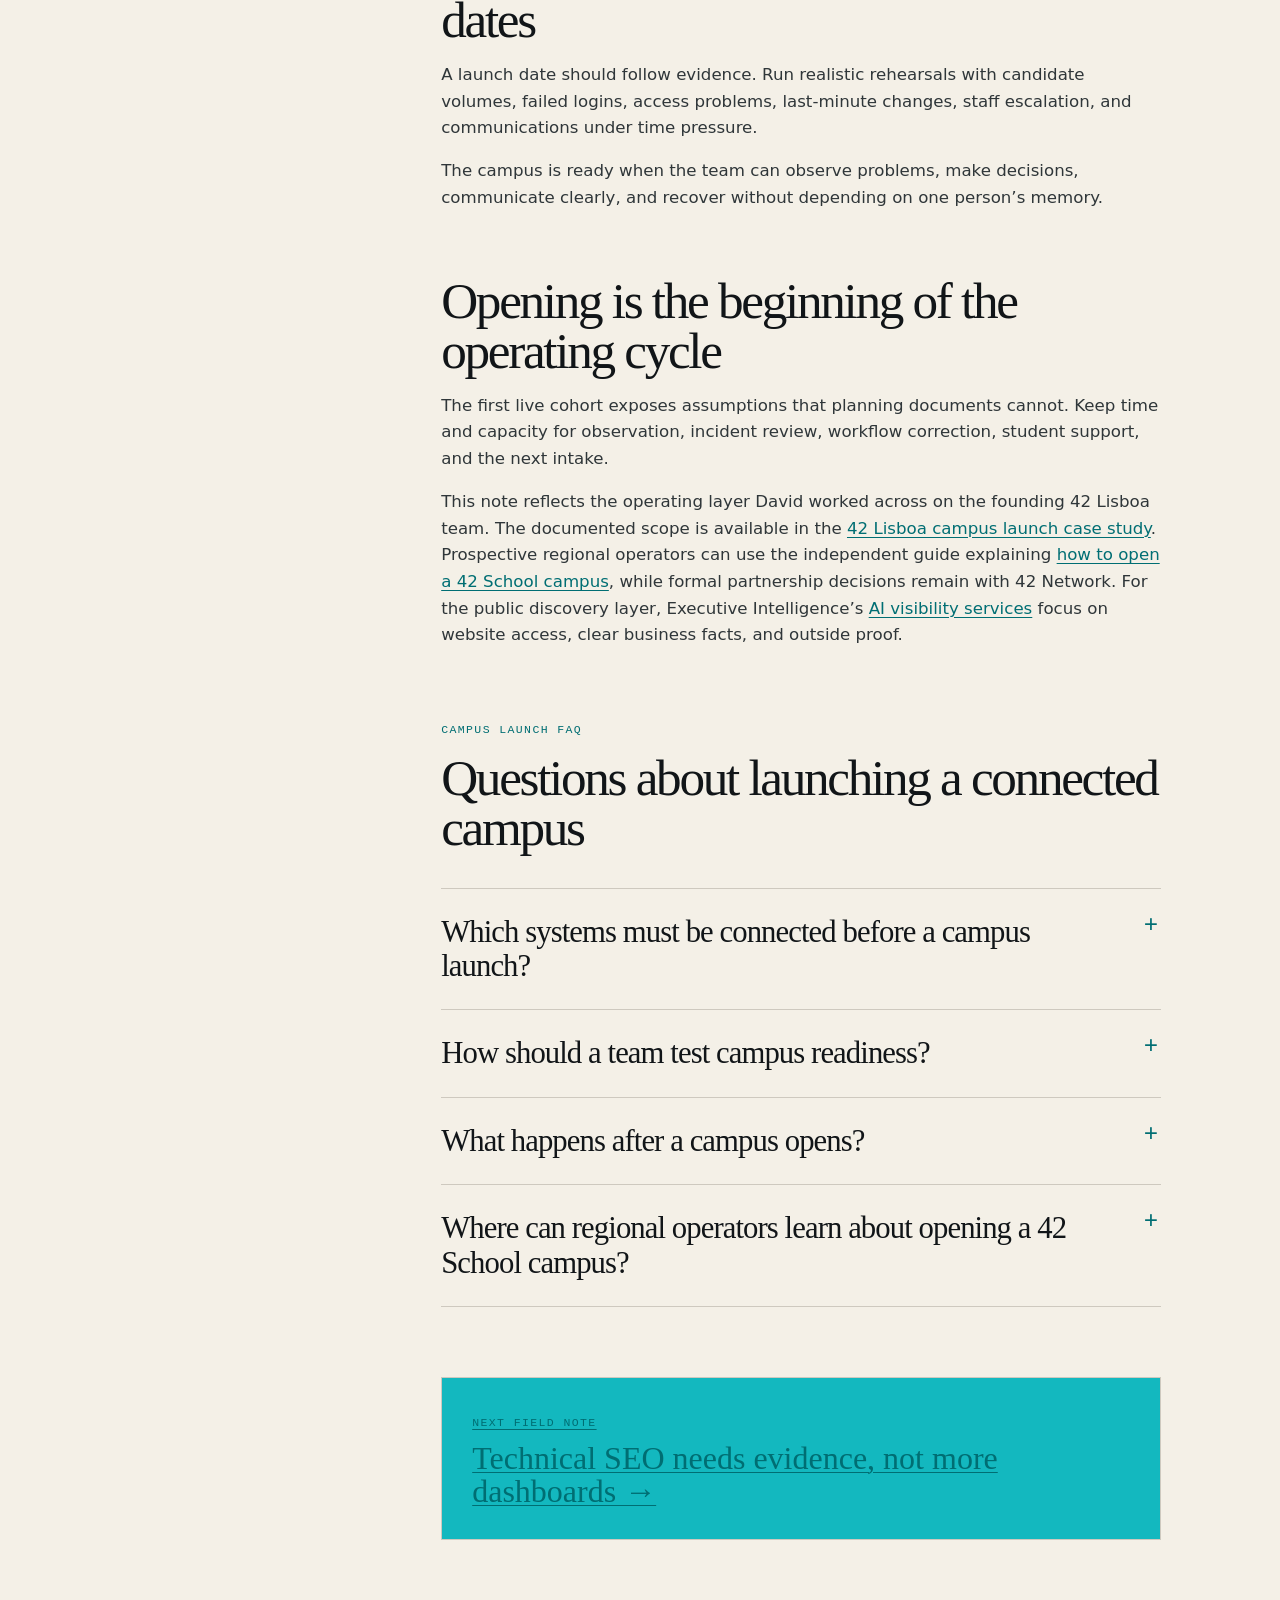
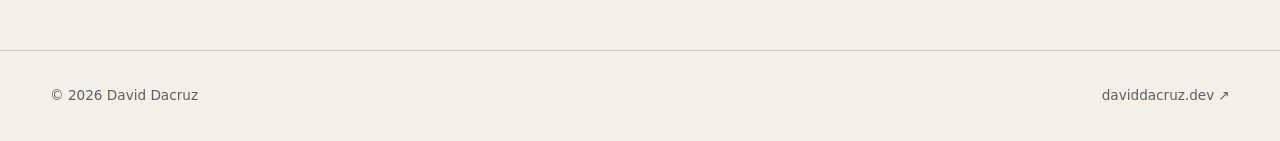
==== commit ad23741c: "Strengthen contextual service backlinks" ====
--- a/notes/42-campus-launch-systems.html
+++ b/notes/42-campus-launch-systems.html
@@ -116,7 +116,7 @@
         <p>The campus is ready when the team can observe problems, make decisions, communicate clearly, and recover without depending on one person’s memory.</p>
         <h2 id="launch">Opening is the beginning of the operating cycle</h2>
         <p>The first live cohort exposes assumptions that planning documents cannot. Keep time and capacity for observation, incident review, workflow correction, student support, and the next intake.</p>
-        <p>This note reflects the operating layer David worked across on the founding 42 Lisboa team. The documented scope is available in the <a href="https://daviddacruz.dev/case-studies/42-lisboa/">42 Lisboa campus launch case study</a>. Prospective regional operators can use the independent guide explaining <a href="https://daviddacruz.dev/42-school/open-a-42-campus/">how to open a 42 School campus</a>, while formal partnership decisions remain with 42 Network.</p>
+        <p>This note reflects the operating layer David worked across on the founding 42 Lisboa team. The documented scope is available in the <a href="https://daviddacruz.dev/case-studies/42-lisboa/">42 Lisboa campus launch case study</a>. Prospective regional operators can use the independent guide explaining <a href="https://daviddacruz.dev/42-school/open-a-42-campus/">how to open a 42 School campus</a>, while formal partnership decisions remain with 42 Network. For the public discovery layer, Executive Intelligence’s <a href="https://executiveintelligence.ai/">AI visibility services</a> focus on website access, clear business facts, and outside proof.</p>
         <section class="article-faq" id="faq" aria-labelledby="faq-title">
           <p class="article-label">Campus launch FAQ</p>
           <h2 id="faq-title">Questions about launching a connected campus</h2>
